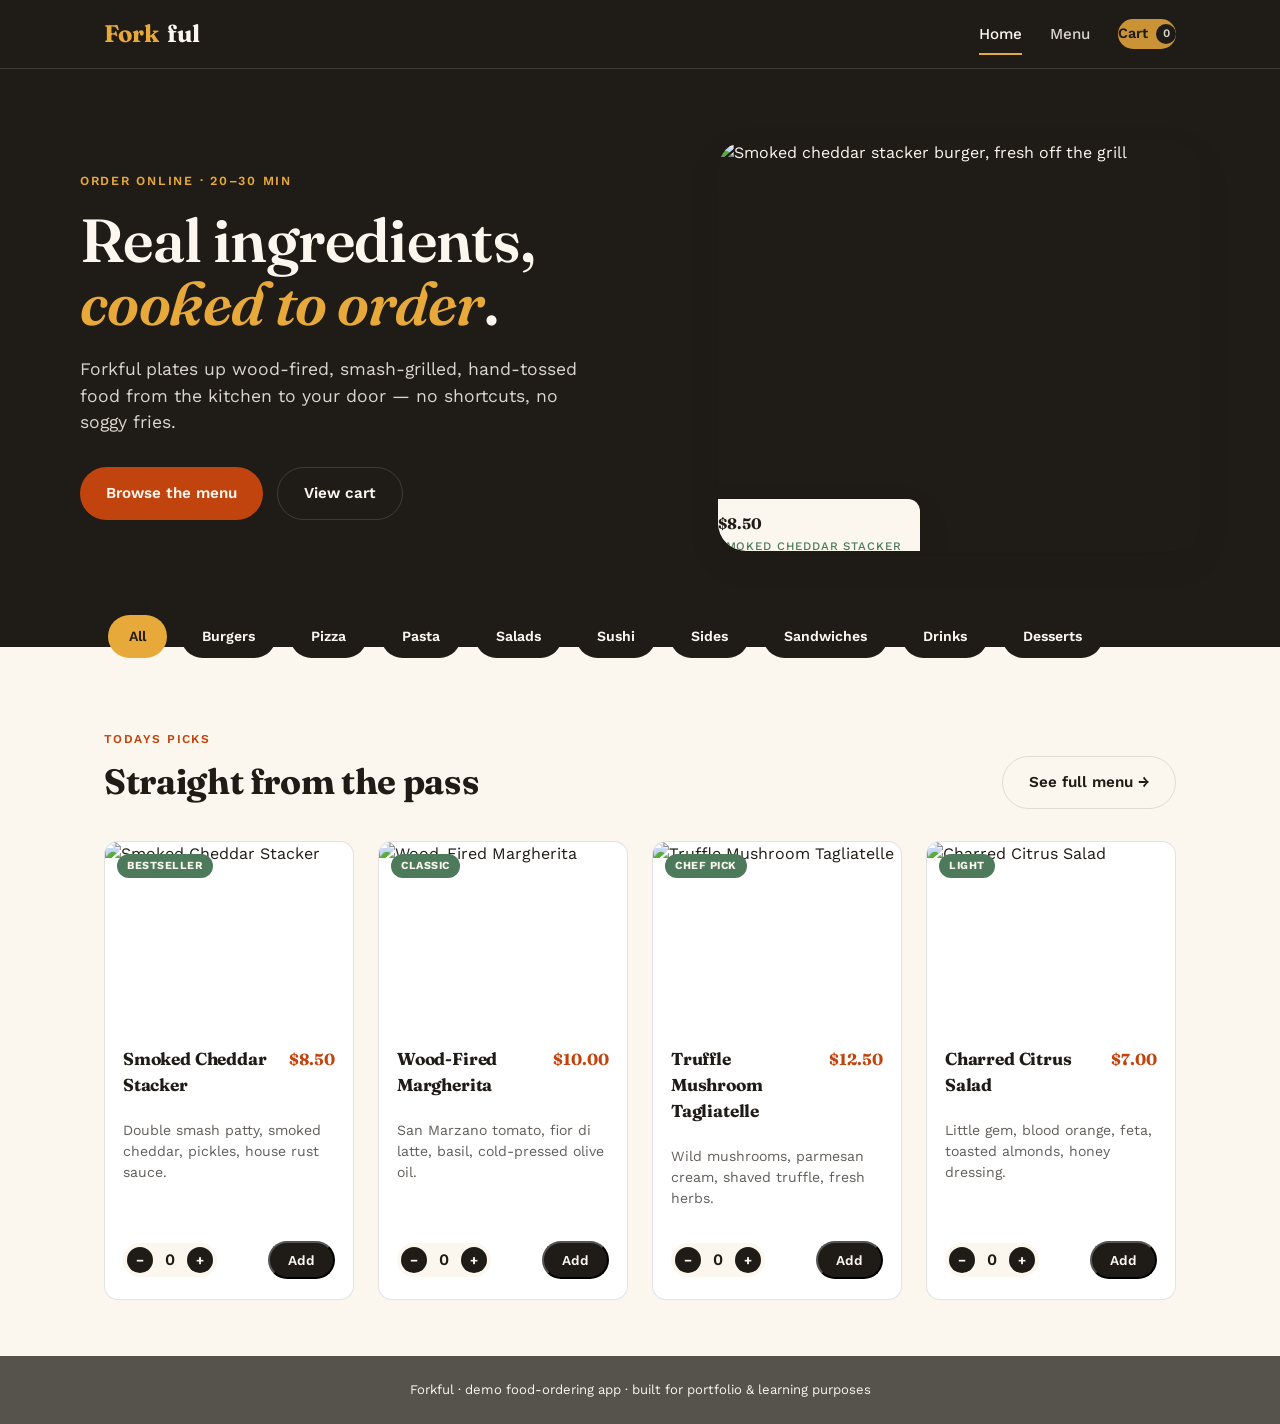
==== index.html @ 2ef93dc2 "Add files via upload" ====
<!DOCTYPE html>
<html lang="en">
<head>
<meta charset="UTF-8">
<meta name="viewport" content="width=device-width, initial-scale=1.0">
<title>Forkful — Good food, fast</title>
<link rel="stylesheet" href="assets/css/style.css">
</head>
<body data-page="home">

<header class="nav">
  <div class="nav-inner">
    <a href="index.html" class="brand"><span class="brand-mark">Fork</span>ful</a>
    <nav class="nav-links">
      <a href="index.html" data-nav="home"><span class="link-text">Home</span></a>
      <a href="menu.html" data-nav="menu"><span class="link-text">Menu</span></a>
      <a href="cart.html" data-nav="cart" class="cart-pill">
        Cart <span class="cart-count" data-cart-count>0</span>
      </a>
    </nav>
  </div>
</header>

<main>
  <section class="hero">
    <div class="hero-inner">
      <div>
        <span class="hero-eyebrow">Order online · 20–30 min</span>
        <h1>Real ingredients,<br><em>cooked to order</em>.</h1>
        <p>Forkful plates up wood-fired, smash-grilled, hand-tossed food from the kitchen to your door — no shortcuts, no soggy fries.</p>
        <div class="hero-actions">
          <a href="menu.html" class="btn btn-primary">Browse the menu</a>
          <a href="cart.html" class="btn btn-ghost">View cart</a>
        </div>
      </div>
      <div class="hero-plate">
        <img src="https://images.unsplash.com/photo-1568901346375-23c9450c58cd?w=800&q=80" alt="Smoked cheddar stacker burger, fresh off the grill">
        <div class="hero-ticket">$8.50<span>Smoked Cheddar Stacker</span></div>
      </div>
    </div>
  </section>

  <section class="categories">
    <div class="cat-row" id="home-cat-row"></div>
  </section>

  <section class="section">
    <div class="section-head">
      <div>
        <span class="section-eyebrow">Todays picks</span>
        <h2>Straight from the pass</h2>
      </div>
      <a href="menu.html" class="btn btn-ghost" style="color:var(--charcoal); border-color:var(--line-dark);">See full menu →</a>
    </div>
    <div class="dish-grid" id="home-dish-grid"></div>
  </section>
</main>

<footer class="site-footer">
  Forkful · demo food-ordering app · built for portfolio &amp; learning purposes
</footer>

<script src="assets/js/app.js"></script>
<script>
  const featured = MENU.slice(0, 4);
  document.getElementById('home-dish-grid').innerHTML = featured.map(dishCardHTML).join('');
  wireDishCards(document.getElementById('home-dish-grid'));

  const catRow = document.getElementById('home-cat-row');
  const categories = ['All', ...new Set(MENU.map(d => d.category))];
  catRow.innerHTML = categories.map((c, i) =>
    `<a href="menu.html${c === 'All' ? '' : '?category=' + encodeURIComponent(c)}" class="cat-chip${i === 0 ? ' selected' : ''}">${c}</a>`
  ).join('');
</script>
</body>
</html>
---- assets/css/style.css ----
/* =========================================================
   FORKFUL — design tokens
   Street-food-meets-bistro. Charcoal base, saffron + rust accents.
   ========================================================= */

@import url('https://fonts.googleapis.com/css2?family=Fraunces:opsz,wght@9..144,400;9..144,600;9..144,700;9..144,900&family=Work+Sans:wght@400;500;600;700&display=swap');

:root {
  --charcoal: #1F1B16;
  --charcoal-soft: #2A251E;
  --cream: #FBF7EF;
  --saffron: #E8A93B;
  --basil: #4C7A5A;
  --rust: #C1440E;
  --line: rgba(251, 247, 239, 0.14);
  --line-dark: rgba(31, 27, 22, 0.12);

  --font-display: 'Fraunces', Georgia, serif;
  --font-body: 'Work Sans', -apple-system, BlinkMacSystemFont, sans-serif;

  --radius: 14px;
  --shadow: 0 12px 30px rgba(31, 27, 22, 0.14);
}

* { box-sizing: border-box; }

html, body {
  margin: 0;
  padding: 0;
  scroll-behavior: smooth;
}

body {
  background: var(--cream);
  color: var(--charcoal);
  font-family: var(--font-body);
  line-height: 1.5;
  min-height: 100vh;
  display: flex;
  flex-direction: column;
}

a { color: inherit; text-decoration: none; }
button { font-family: inherit; cursor: pointer; }
img { display: block; max-width: 100%; }

h1, h2, h3 {
  font-family: var(--font-display);
  margin: 0;
  letter-spacing: -0.01em;
}

:focus-visible {
  outline: 3px solid var(--rust);
  outline-offset: 2px;
}

/* ---------- Top nav ---------- */
.nav {
  position: sticky;
  top: 0;
  z-index: 50;
  background: var(--charcoal);
  color: var(--cream);
  border-bottom: 1px solid var(--line);
}

.nav-inner {
  max-width: 1120px;
  margin: 0 auto;
  padding: 16px 24px;
  display: flex;
  align-items: center;
  justify-content: space-between;
  gap: 20px;
}

.brand {
  font-family: var(--font-display);
  font-weight: 700;
  font-size: 1.5rem;
  display: flex;
  align-items: baseline;
  gap: 8px;
}

.brand .brand-mark { color: var(--saffron); }

.nav-links {
  display: flex;
  align-items: center;
  gap: 28px;
  font-weight: 500;
  font-size: 0.95rem;
}

.nav-links a {
  position: relative;
  padding: 4px 0;
  opacity: 0.85;
  transition: opacity 0.2s ease;
}

.nav-links a:hover { opacity: 1; }

.nav-links a.active { opacity: 1; }
.nav-links a.active::after {
  content: '';
  position: absolute;
  left: 0; right: 0; bottom: -6px;
  height: 2px;
  background: var(--saffron);
}

.cart-pill {
  display: inline-flex;
  align-items: center;
  gap: 8px;
  background: var(--saffron);
  color: var(--charcoal);
  padding: 8px 16px;
  border-radius: 999px;
  font-weight: 600;
  font-size: 0.9rem;
  transition: transform 0.15s ease;
}

.cart-pill:hover { transform: translateY(-1px); }

.cart-count {
  background: var(--charcoal);
  color: var(--cream);
  min-width: 20px;
  height: 20px;
  border-radius: 50%;
  display: inline-flex;
  align-items: center;
  justify-content: center;
  font-size: 0.72rem;
}

main { flex: 1; }

/* ---------- Hero (index) ---------- */
.hero {
  background: var(--charcoal);
  color: var(--cream);
  padding: 72px 24px 96px;
  position: relative;
  overflow: hidden;
}

.hero-inner {
  max-width: 1120px;
  margin: 0 auto;
  display: grid;
  grid-template-columns: 1.1fr 0.9fr;
  gap: 48px;
  align-items: center;
}

.hero-eyebrow {
  color: var(--saffron);
  font-weight: 600;
  letter-spacing: 0.14em;
  text-transform: uppercase;
  font-size: 0.78rem;
  margin-bottom: 18px;
  display: block;
}

.hero h1 {
  font-size: clamp(2.4rem, 5vw, 3.8rem);
  line-height: 1.05;
  font-weight: 600;
}

.hero h1 em {
  font-style: italic;
  color: var(--saffron);
}

.hero p {
  margin-top: 20px;
  font-size: 1.1rem;
  max-width: 46ch;
  opacity: 0.85;
}

.hero-actions {
  margin-top: 32px;
  display: flex;
  gap: 14px;
  flex-wrap: wrap;
}

.btn {
  display: inline-flex;
  align-items: center;
  justify-content: center;
  gap: 8px;
  padding: 14px 26px;
  border-radius: 999px;
  border: none;
  font-weight: 600;
  font-size: 0.95rem;
  transition: transform 0.15s ease, box-shadow 0.15s ease;
}

.btn-primary {
  background: var(--rust);
  color: var(--cream);
}

.btn-primary:hover { transform: translateY(-2px); box-shadow: var(--shadow); }

.btn-ghost {
  background: transparent;
  color: var(--cream);
  border: 1px solid var(--line);
}

.btn-ghost:hover { border-color: var(--saffron); color: var(--saffron); }

.hero-plate {
  position: relative;
  border-radius: 28px;
  overflow: hidden;
  aspect-ratio: 4 / 3.4;
  box-shadow: var(--shadow);
}

.hero-plate img {
  width: 100%;
  height: 100%;
  object-fit: cover;
}

.hero-ticket {
  position: absolute;
  bottom: -18px;
  left: -18px;
  background: var(--cream);
  color: var(--charcoal);
  padding: 14px 18px;
  border-radius: 12px;
  font-family: var(--font-display);
  font-weight: 700;
  box-shadow: var(--shadow);
  font-size: 0.95rem;
}

.hero-ticket span {
  display: block;
  font-family: var(--font-body);
  font-weight: 500;
  font-size: 0.72rem;
  color: var(--basil);
  text-transform: uppercase;
  letter-spacing: 0.08em;
  margin-top: 2px;
}

/* ---------- Categories strip ---------- */
.categories {
  max-width: 1120px;
  margin: -40px auto 0;
  padding: 0 24px;
  position: relative;
  z-index: 5;
}

.cat-row {
  display: flex;
  gap: 14px;
  overflow-x: auto;
  padding: 8px 4px 16px;
  scrollbar-width: thin;
}

.cat-chip {
  flex: none;
  background: var(--charcoal);
  color: var(--cream);
  padding: 10px 20px;
  border-radius: 999px;
  font-size: 0.88rem;
  font-weight: 600;
  border: 1px solid transparent;
  transition: background 0.15s ease;
}

.cat-chip:hover { background: var(--charcoal-soft); }
.cat-chip.selected { background: var(--saffron); color: var(--charcoal); }

/* ---------- Section headers ---------- */
.section {
  max-width: 1120px;
  margin: 0 auto;
  padding: 56px 24px;
}

.section-head {
  display: flex;
  align-items: flex-end;
  justify-content: space-between;
  gap: 20px;
  margin-bottom: 32px;
}

.section-head h2 {
  font-size: clamp(1.6rem, 3vw, 2.2rem);
}

.section-eyebrow {
  color: var(--rust);
  font-weight: 600;
  letter-spacing: 0.12em;
  text-transform: uppercase;
  font-size: 0.75rem;
  display: block;
  margin-bottom: 8px;
}

/* ---------- Menu grid / dish cards ---------- */
.dish-grid {
  display: grid;
  grid-template-columns: repeat(auto-fill, minmax(250px, 1fr));
  gap: 24px;
}

.dish-card {
  background: #fff;
  border-radius: var(--radius);
  overflow: hidden;
  border: 1px solid var(--line-dark);
  display: flex;
  flex-direction: column;
  transition: transform 0.18s ease, box-shadow 0.18s ease;
}

.dish-card:hover {
  transform: translateY(-4px);
  box-shadow: var(--shadow);
}

.dish-photo {
  aspect-ratio: 4 / 3;
  overflow: hidden;
  position: relative;
}

.dish-photo img {
  width: 100%;
  height: 100%;
  object-fit: cover;
  transition: transform 0.4s ease;
}

.dish-card:hover .dish-photo img { transform: scale(1.06); }

.dish-tag {
  position: absolute;
  top: 12px;
  left: 12px;
  background: var(--basil);
  color: var(--cream);
  font-size: 0.68rem;
  font-weight: 700;
  text-transform: uppercase;
  letter-spacing: 0.05em;
  padding: 4px 10px;
  border-radius: 999px;
}

.dish-tag.spicy { background: var(--rust); }

.dish-body {
  padding: 18px 18px 20px;
  display: flex;
  flex-direction: column;
  gap: 8px;
  flex: 1;
}

.dish-title-row {
  display: flex;
  justify-content: space-between;
  align-items: baseline;
  gap: 10px;
}

.dish-title-row h3 { font-size: 1.08rem; }

.dish-price {
  font-family: var(--font-display);
  font-weight: 700;
  color: var(--rust);
  white-space: nowrap;
}

.dish-desc {
  font-size: 0.88rem;
  opacity: 0.7;
  flex: 1;
}

.dish-foot {
  display: flex;
  align-items: center;
  justify-content: space-between;
  margin-top: 10px;
}

.qty-control {
  display: flex;
  align-items: center;
  gap: 10px;
  background: var(--cream);
  border-radius: 999px;
  padding: 4px;
}

.qty-control button {
  width: 26px;
  height: 26px;
  border-radius: 50%;
  border: none;
  background: var(--charcoal);
  color: var(--cream);
  font-weight: 700;
  line-height: 1;
}

.qty-control span { min-width: 14px; text-align: center; font-weight: 600; }

.add-btn {
  background: var(--charcoal);
  color: var(--cream);
  padding: 9px 18px;
  border-radius: 999px;
  font-size: 0.85rem;
  font-weight: 600;
}

.add-btn.added { background: var(--basil); }

/* ---------- Cart page ---------- */
.cart-layout {
  display: grid;
  grid-template-columns: 1.5fr 1fr;
  gap: 32px;
  align-items: start;
}

.cart-list { display: flex; flex-direction: column; gap: 16px; }

.cart-row {
  display: grid;
  grid-template-columns: 84px 1fr auto auto;
  gap: 16px;
  align-items: center;
  background: #fff;
  border: 1px solid var(--line-dark);
  border-radius: var(--radius);
  padding: 12px;
}

.cart-row img {
  width: 84px;
  height: 84px;
  border-radius: 10px;
  object-fit: cover;
}

.cart-row h3 { font-size: 1rem; }
.cart-row .row-price { font-size: 0.85rem; opacity: 0.65; }

.remove-btn {
  background: none;
  border: none;
  color: var(--rust);
  font-size: 0.82rem;
  font-weight: 600;
  text-decoration: underline;
}

.summary-card {
  background: var(--charcoal);
  color: var(--cream);
  border-radius: var(--radius);
  padding: 26px;
  position: sticky;
  top: 96px;
}

.summary-card h2 { font-size: 1.3rem; margin-bottom: 20px; }

.summary-line {
  display: flex;
  justify-content: space-between;
  font-size: 0.92rem;
  padding: 8px 0;
  border-bottom: 1px dashed var(--line);
}

.summary-line.total {
  border-bottom: none;
  font-weight: 700;
  font-size: 1.1rem;
  color: var(--saffron);
  padding-top: 14px;
}

.empty-state {
  text-align: center;
  padding: 80px 24px;
  color: var(--charcoal);
}

.empty-state h2 { margin-bottom: 10px; }
.empty-state p { opacity: 0.65; margin-bottom: 24px; }

/* ---------- Billing / receipt page ---------- */
.billing-layout {
  display: grid;
  grid-template-columns: 1fr 1fr;
  gap: 40px;
  align-items: start;
}

.form-card {
  background: #fff;
  border: 1px solid var(--line-dark);
  border-radius: var(--radius);
  padding: 28px;
}

.form-card h2 { font-size: 1.25rem; margin-bottom: 20px; }

.field { margin-bottom: 16px; }

.field label {
  display: block;
  font-size: 0.82rem;
  font-weight: 600;
  margin-bottom: 6px;
  color: var(--charcoal);
}

.field input,
.field select {
  width: 100%;
  padding: 12px 14px;
  border-radius: 10px;
  border: 1px solid var(--line-dark);
  font-family: inherit;
  font-size: 0.92rem;
  background: var(--cream);
}

.field-row { display: grid; grid-template-columns: 1fr 1fr; gap: 14px; }

.pay-options {
  display: flex;
  gap: 10px;
  margin-bottom: 20px;
}

.pay-chip {
  flex: 1;
  text-align: center;
  padding: 12px 8px;
  border-radius: 10px;
  border: 1px solid var(--line-dark);
  font-size: 0.82rem;
  font-weight: 600;
  background: var(--cream);
}

.pay-chip.selected {
  border-color: var(--rust);
  background: rgba(193, 68, 14, 0.08);
  color: var(--rust);
}

/* Receipt / ticket styling with a perforated edge */
.receipt {
  background: #fff;
  border-radius: var(--radius);
  padding: 28px 26px;
  position: relative;
  box-shadow: var(--shadow);
}

.receipt::before {
  content: '';
  position: absolute;
  top: -8px; left: 24px; right: 24px;
  height: 16px;
  background-image: radial-gradient(circle at 8px 8px, var(--cream) 7px, transparent 7px);
  background-size: 16px 16px;
  background-repeat: repeat-x;
}

.receipt-head {
  text-align: center;
  border-bottom: 2px dashed var(--line-dark);
  padding-bottom: 16px;
  margin-bottom: 16px;
}

.receipt-head .brand { justify-content: center; color: var(--charcoal); }
.receipt-head .brand .brand-mark { color: var(--rust); }

.receipt-head p {
  font-size: 0.78rem;
  opacity: 0.6;
  margin-top: 4px;
}

.receipt-row {
  display: flex;
  justify-content: space-between;
  font-size: 0.88rem;
  padding: 6px 0;
}

.receipt-row.muted { opacity: 0.6; }

.receipt-total {
  border-top: 2px dashed var(--line-dark);
  margin-top: 12px;
  padding-top: 12px;
  display: flex;
  justify-content: space-between;
  font-weight: 700;
  font-size: 1.15rem;
  font-family: var(--font-display);
  color: var(--rust);
}

.receipt-code {
  text-align: center;
  margin-top: 20px;
  letter-spacing: 0.3em;
  font-size: 0.8rem;
  font-weight: 600;
  opacity: 0.55;
}

.success-banner {
  display: none;
  text-align: center;
  padding: 60px 24px;
}

.success-banner.show { display: block; }

.success-check {
  width: 76px;
  height: 76px;
  border-radius: 50%;
  background: var(--basil);
  color: var(--cream);
  display: flex;
  align-items: center;
  justify-content: center;
  margin: 0 auto 20px;
  font-size: 2.2rem;
}

/* ---------- Footer ---------- */
.site-footer {
  background: var(--charcoal);
  color: var(--cream);
  opacity: 0.75;
  text-align: center;
  padding: 24px;
  font-size: 0.82rem;
}

/* ---------- Responsive ---------- */
@media (max-width: 860px) {
  .hero-inner { grid-template-columns: 1fr; }
  .hero-plate { order: -1; }
  .cart-layout, .billing-layout { grid-template-columns: 1fr; }
  .nav-links { gap: 16px; font-size: 0.85rem; }
  .field-row { grid-template-columns: 1fr; }
}

@media (max-width: 520px) {
  .nav-links span.link-text { display: none; }
  .cart-row { grid-template-columns: 60px 1fr; grid-template-rows: auto auto; }
  .cart-row img { width: 60px; height: 60px; }
}

@media (prefers-reduced-motion: reduce) {
  * { transition: none !important; animation: none !important; }
}
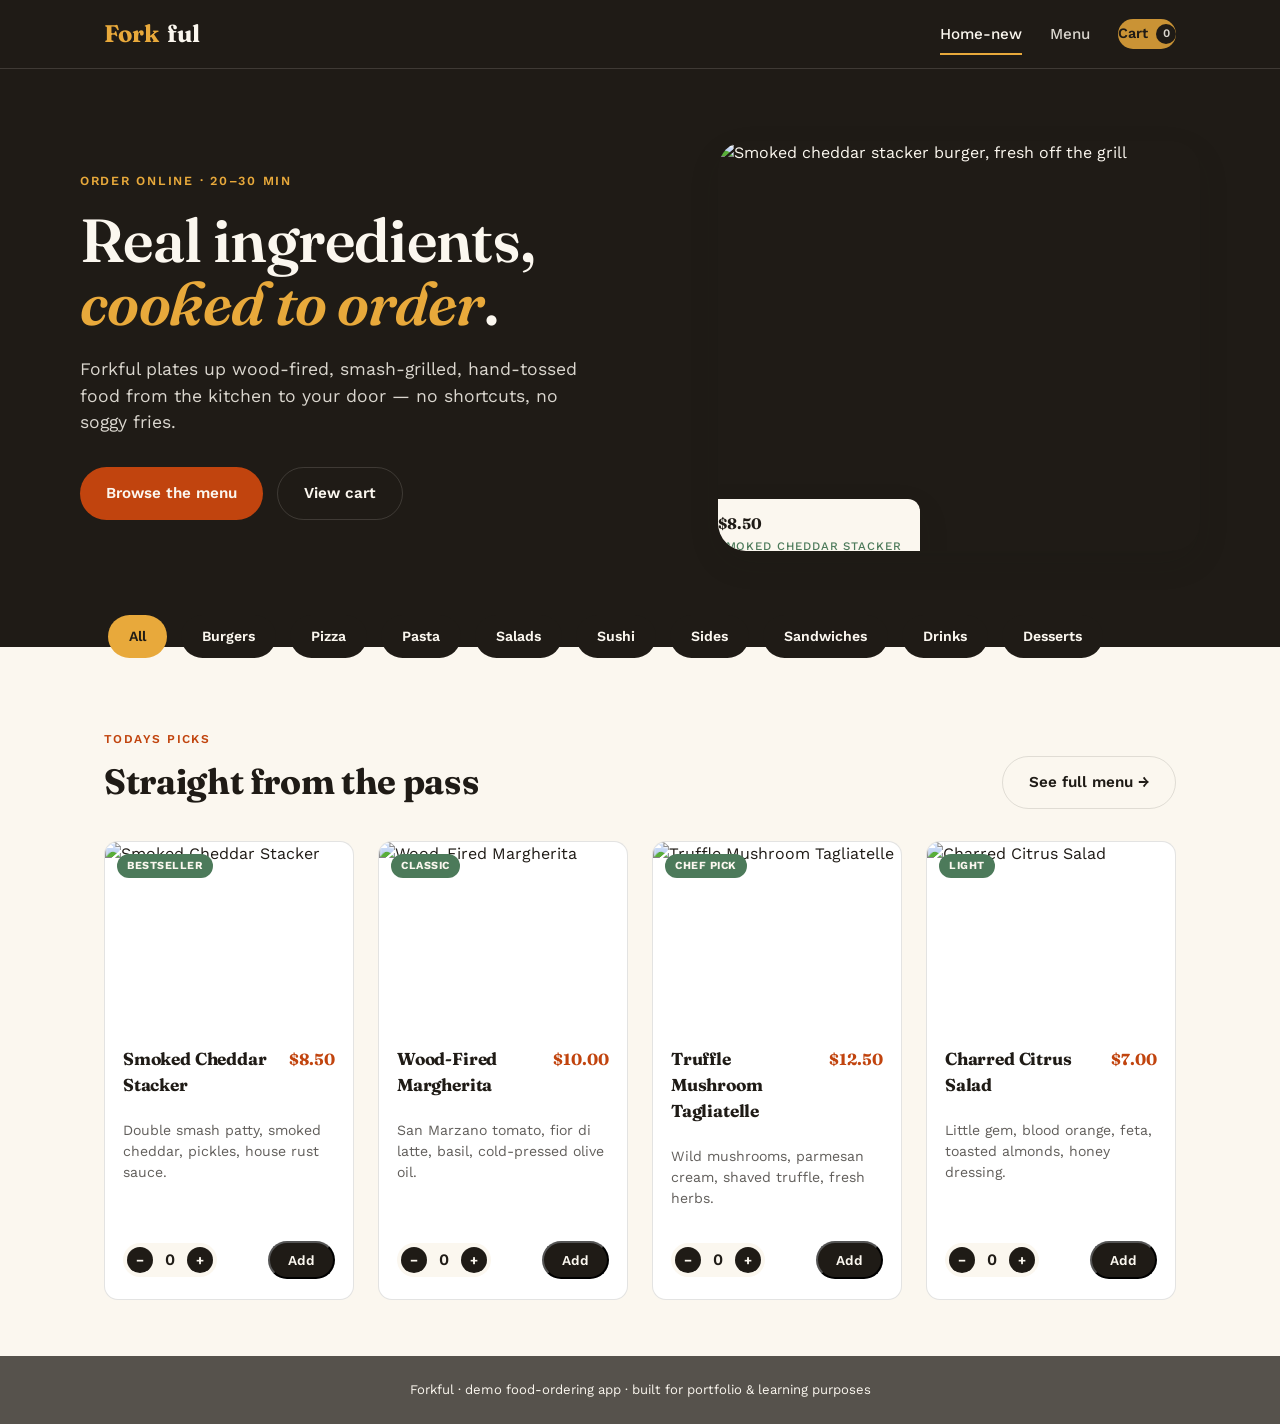
==== commit fc520546: "Update Home link text to 'Home-new'" ====
--- a/index.html
+++ b/index.html
@@ -12,7 +12,7 @@
   <div class="nav-inner">
     <a href="index.html" class="brand"><span class="brand-mark">Fork</span>ful</a>
     <nav class="nav-links">
-      <a href="index.html" data-nav="home"><span class="link-text">Home</span></a>
+      <a href="index.html" data-nav="home"><span class="link-text">Home-new</span></a>
       <a href="menu.html" data-nav="menu"><span class="link-text">Menu</span></a>
       <a href="cart.html" data-nav="cart" class="cart-pill">
         Cart <span class="cart-count" data-cart-count>0</span>
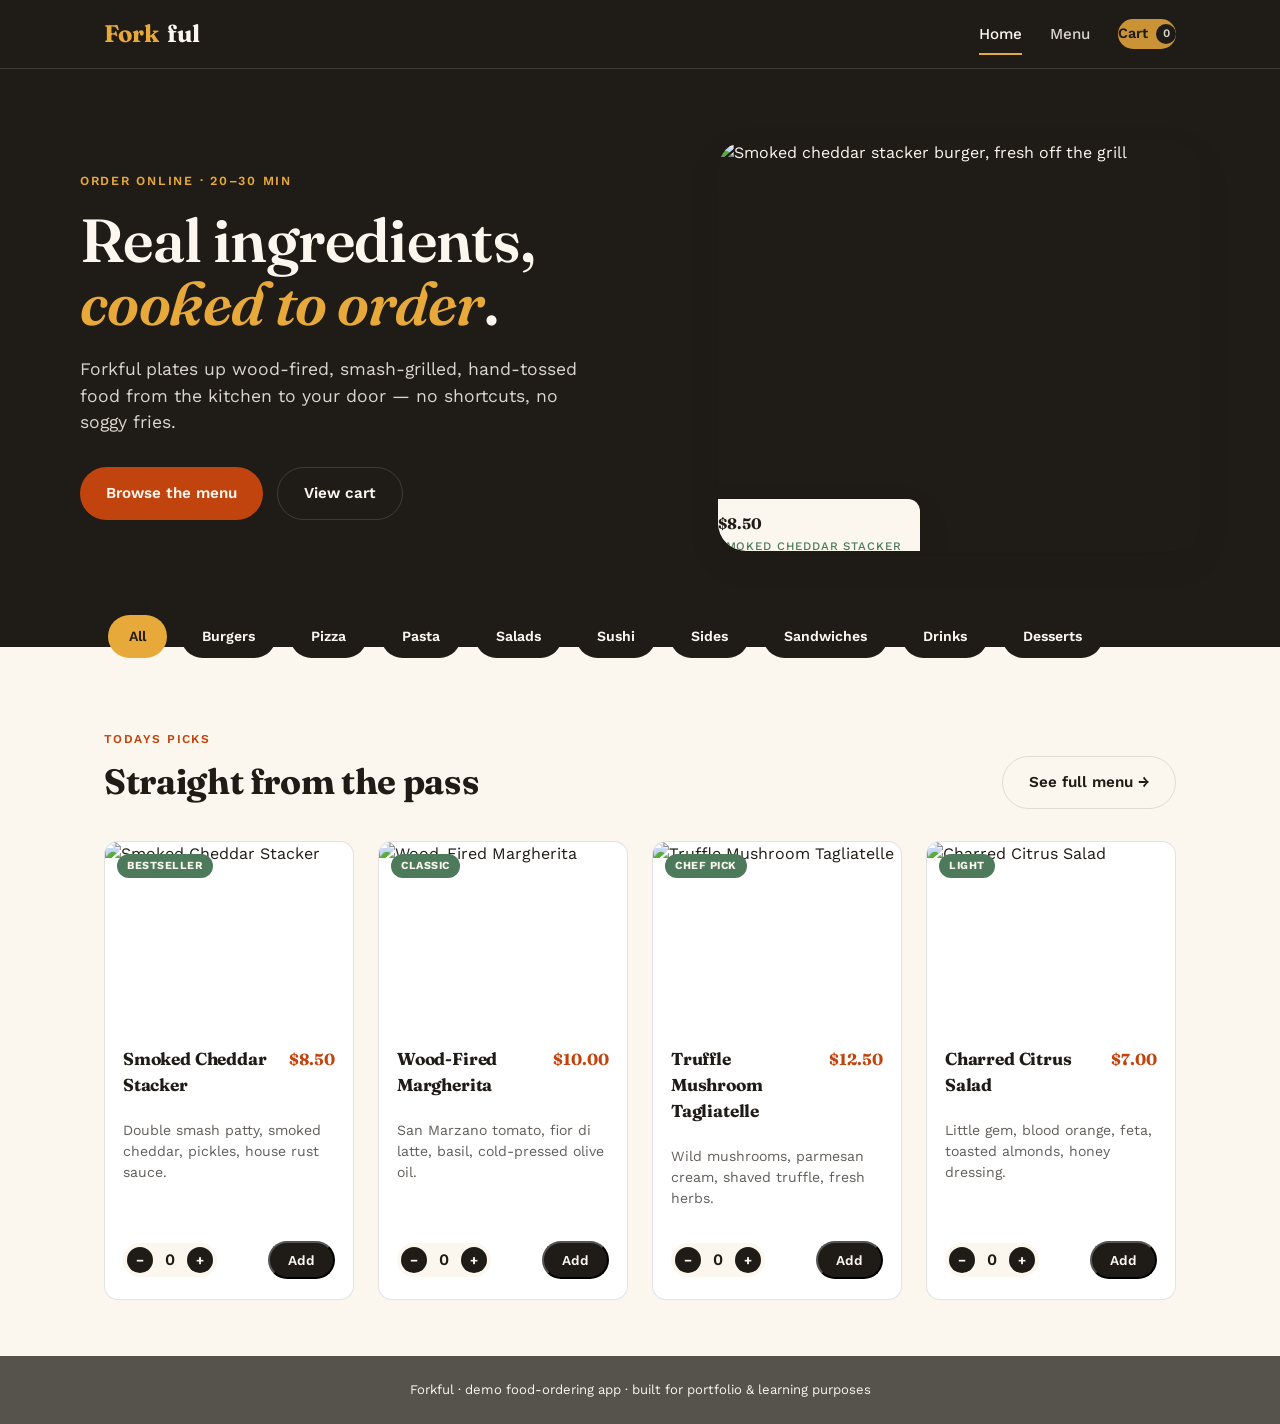
==== commit 95893b3f: "Update index.html" ====
--- a/index.html
+++ b/index.html
@@ -12,7 +12,7 @@
   <div class="nav-inner">
     <a href="index.html" class="brand"><span class="brand-mark">Fork</span>ful</a>
     <nav class="nav-links">
-      <a href="index.html" data-nav="home"><span class="link-text">Home-new</span></a>
+      <a href="index.html" data-nav="home"><span class="link-text">Home</span></a>
       <a href="menu.html" data-nav="menu"><span class="link-text">Menu</span></a>
       <a href="cart.html" data-nav="cart" class="cart-pill">
         Cart <span class="cart-count" data-cart-count>0</span>
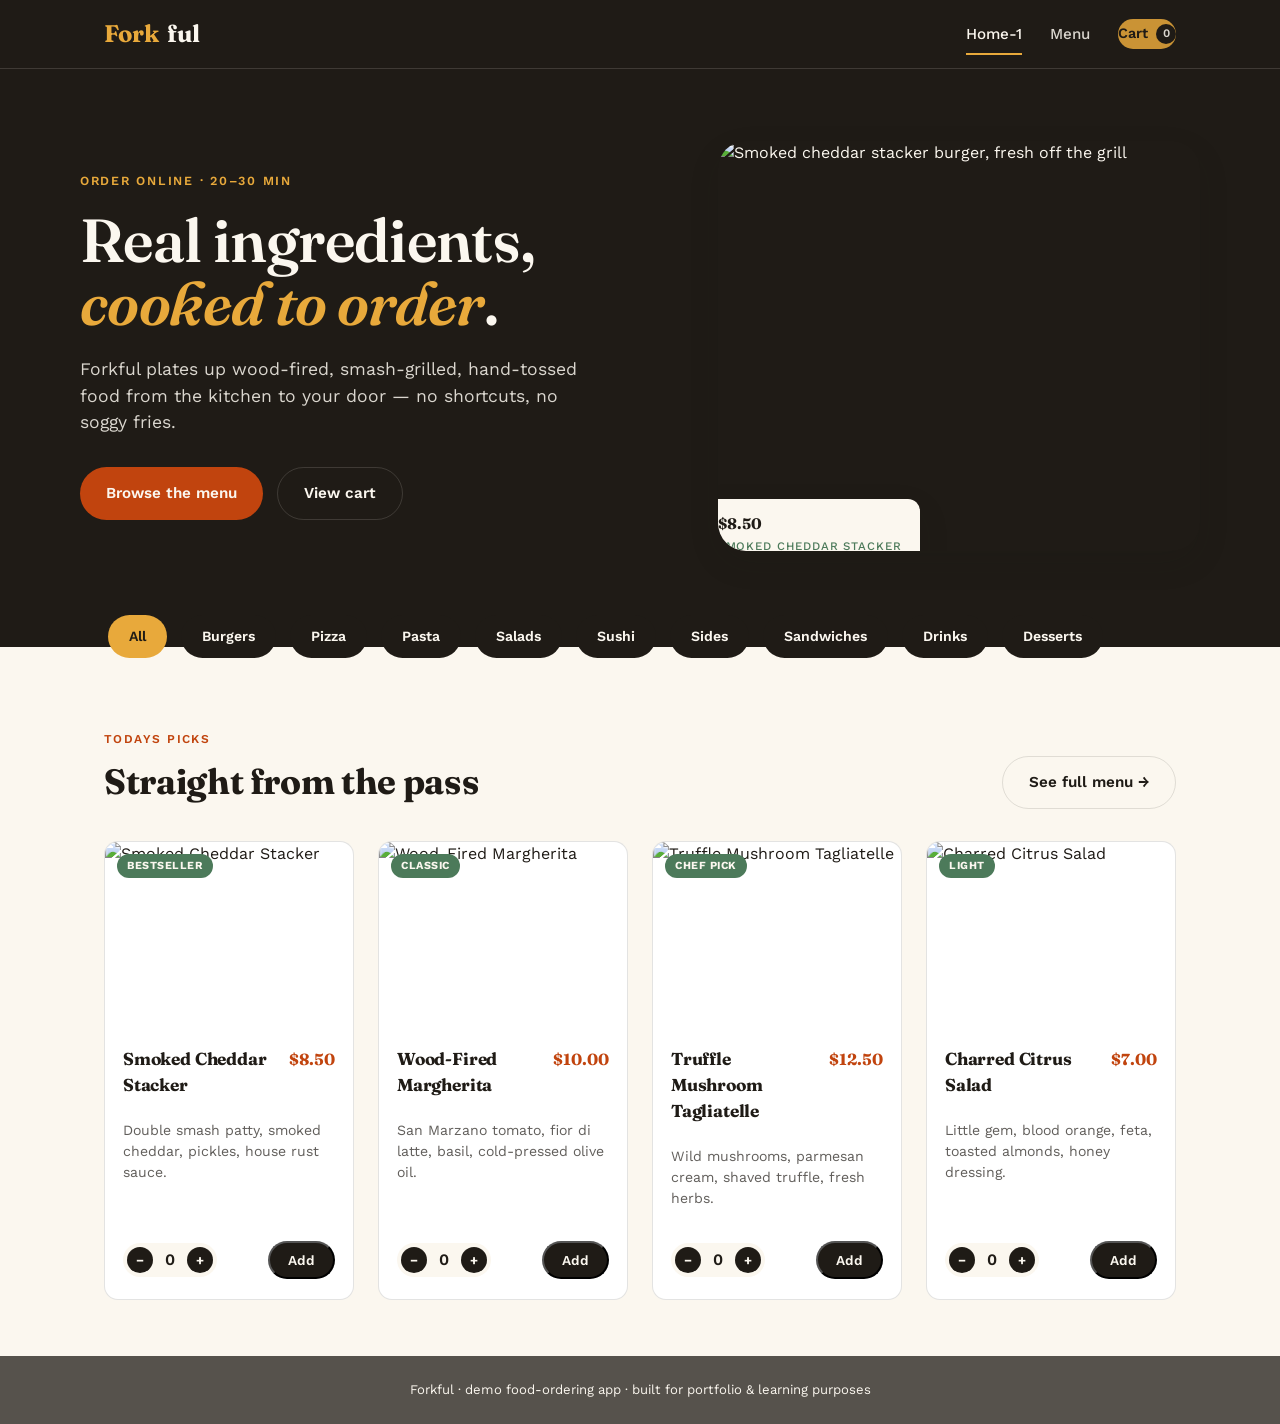
==== commit f64e41c7: "Update index.html" ====
--- a/index.html
+++ b/index.html
@@ -12,7 +12,7 @@
   <div class="nav-inner">
     <a href="index.html" class="brand"><span class="brand-mark">Fork</span>ful</a>
     <nav class="nav-links">
-      <a href="index.html" data-nav="home"><span class="link-text">Home</span></a>
+      <a href="index.html" data-nav="home"><span class="link-text">Home-1</span></a>
       <a href="menu.html" data-nav="menu"><span class="link-text">Menu</span></a>
       <a href="cart.html" data-nav="cart" class="cart-pill">
         Cart <span class="cart-count" data-cart-count>0</span>
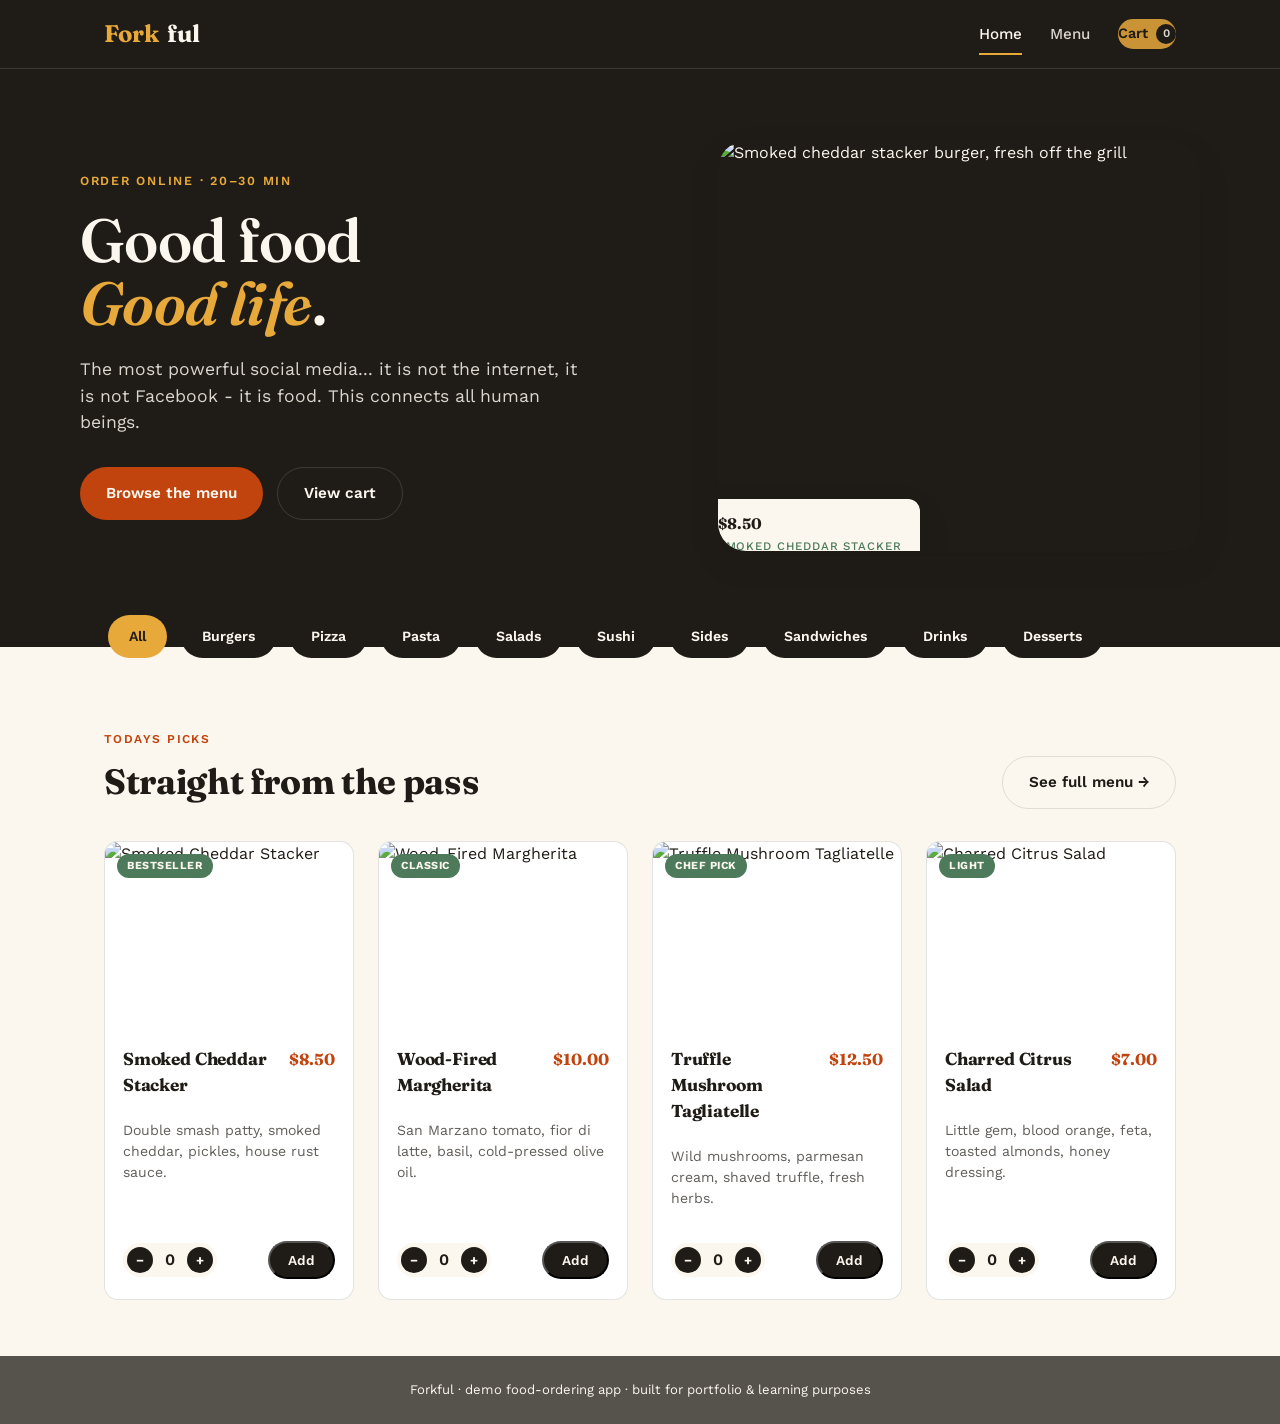
==== commit 96e2cf35: "Update index.html" ====
--- a/index.html
+++ b/index.html
@@ -12,7 +12,7 @@
   <div class="nav-inner">
     <a href="index.html" class="brand"><span class="brand-mark">Fork</span>ful</a>
     <nav class="nav-links">
-      <a href="index.html" data-nav="home"><span class="link-text">Home-1</span></a>
+      <a href="index.html" data-nav="home"><span class="link-text">Home</span></a>
       <a href="menu.html" data-nav="menu"><span class="link-text">Menu</span></a>
       <a href="cart.html" data-nav="cart" class="cart-pill">
         Cart <span class="cart-count" data-cart-count>0</span>
@@ -26,8 +26,8 @@
     <div class="hero-inner">
       <div>
         <span class="hero-eyebrow">Order online · 20–30 min</span>
-        <h1>Real ingredients,<br><em>cooked to order</em>.</h1>
-        <p>Forkful plates up wood-fired, smash-grilled, hand-tossed food from the kitchen to your door — no shortcuts, no soggy fries.</p>
+        <h1>Good food<br><em>Good life</em>.</h1>
+        <p>The most powerful social media... it is not the internet, it is not Facebook - it is food. This connects all human beings.</p>
         <div class="hero-actions">
           <a href="menu.html" class="btn btn-primary">Browse the menu</a>
           <a href="cart.html" class="btn btn-ghost">View cart</a>
